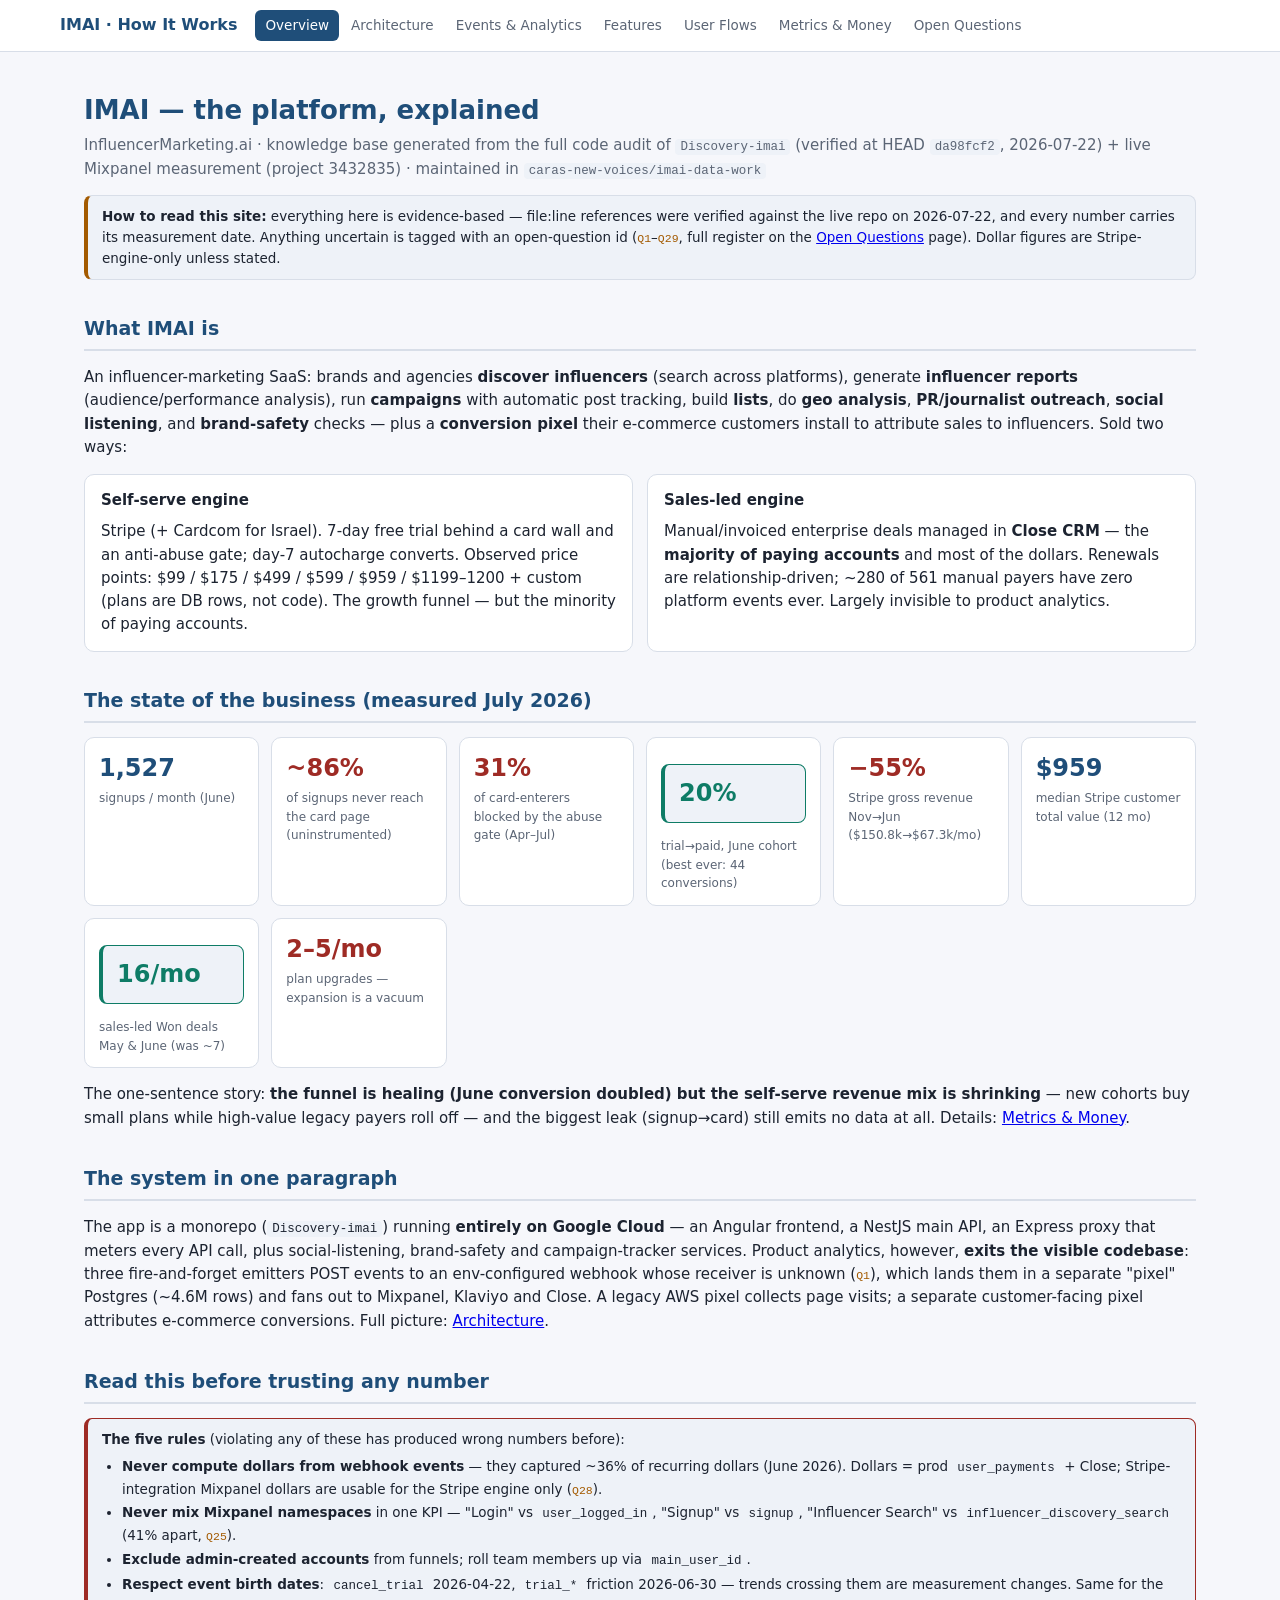
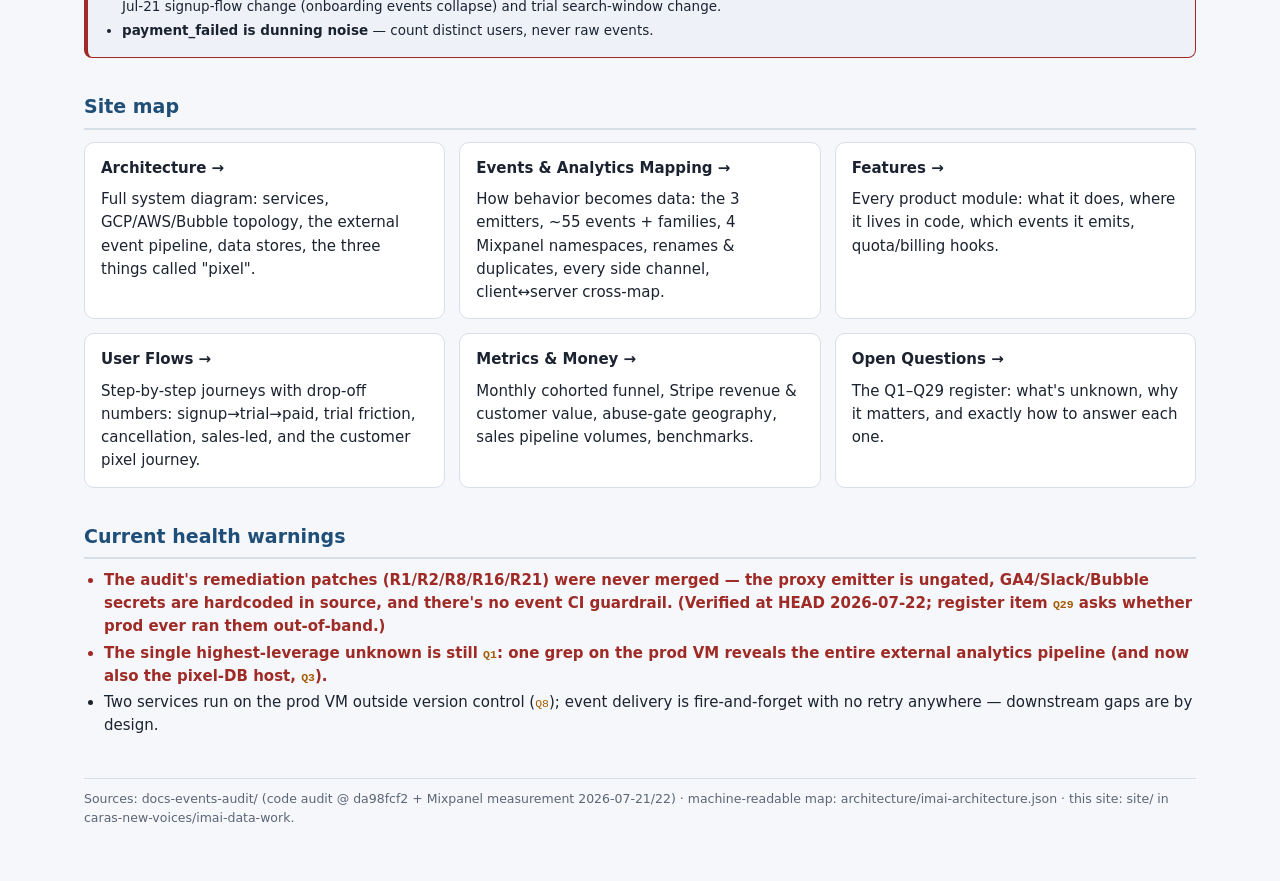
==== site/index.html @ 50029225 "Add Vercel-ready knowledge site: how IMAI works, 7 pages Static zero-build site in site/ (import rep" ====
<!DOCTYPE html>
<html lang="en">
<head>
<meta charset="utf-8"><meta name="viewport" content="width=device-width, initial-scale=1">
<title>IMAI — How It Works</title>
<link rel="stylesheet" href="assets/style.css">
</head>
<body>
<header class="site"><div class="inner">
  <a class="brand" href="index.html">IMAI · How It Works</a>
  <nav>
    <a class="on" href="index.html">Overview</a>
    <a href="architecture.html">Architecture</a>
    <a href="events.html">Events &amp; Analytics</a>
    <a href="features.html">Features</a>
    <a href="user-flows.html">User Flows</a>
    <a href="metrics.html">Metrics &amp; Money</a>
    <a href="open-questions.html">Open Questions</a>
  </nav>
</div></header>
<div class="wrap">

<h1>IMAI — the platform, explained</h1>
<p class="sub">InfluencerMarketing.ai · knowledge base generated from the full code audit of <code>Discovery-imai</code> (verified at HEAD <code>da98fcf2</code>, 2026-07-22) + live Mixpanel measurement (project 3432835) · maintained in <code>caras-new-voices/imai-data-work</code></p>

<div class="prov"><b>How to read this site:</b> everything here is evidence-based — file:line references were verified against the live repo on 2026-07-22, and every number carries its measurement date. Anything uncertain is tagged with an open-question id (<span class="qq">Q1</span>–<span class="qq">Q29</span>, full register on the <a href="open-questions.html">Open Questions</a> page). Dollar figures are Stripe-engine-only unless stated.</div>

<h2>What IMAI is</h2>
<p>An influencer-marketing SaaS: brands and agencies <b>discover influencers</b> (search across platforms), generate <b>influencer reports</b> (audience/performance analysis), run <b>campaigns</b> with automatic post tracking, build <b>lists</b>, do <b>geo analysis</b>, <b>PR/journalist outreach</b>, <b>social listening</b>, and <b>brand-safety</b> checks — plus a <b>conversion pixel</b> their e-commerce customers install to attribute sales to influencers. Sold two ways:</p>
<div class="cols">
  <div class="card"><h3>Self-serve engine</h3>Stripe (+ Cardcom for Israel). 7-day free trial behind a card wall and an anti-abuse gate; day-7 autocharge converts. Observed price points: $99 / $175 / $499 / $599 / $959 / $1199–1200 + custom (plans are DB rows, not code). The growth funnel — but the minority of paying accounts.</div>
  <div class="card"><h3>Sales-led engine</h3>Manual/invoiced enterprise deals managed in <b>Close CRM</b> — the <b>majority of paying accounts</b> and most of the dollars. Renewals are relationship-driven; ~280 of 561 manual payers have zero platform events ever. Largely invisible to product analytics.</div>
</div>

<h2>The state of the business (measured July 2026)</h2>
<div class="kpis">
  <div class="kpi"><div class="v">1,527</div><div class="l">signups / month (June)</div></div>
  <div class="kpi"><div class="v bad">~86%</div><div class="l">of signups never reach the card page (uninstrumented)</div></div>
  <div class="kpi"><div class="v bad">31%</div><div class="l">of card-enterers blocked by the abuse gate (Apr–Jul)</div></div>
  <div class="kpi"><div class="v good">20%</div><div class="l">trial→paid, June cohort (best ever: 44 conversions)</div></div>
  <div class="kpi"><div class="v bad">−55%</div><div class="l">Stripe gross revenue Nov→Jun ($150.8k→$67.3k/mo)</div></div>
  <div class="kpi"><div class="v">$959</div><div class="l">median Stripe customer total value (12 mo)</div></div>
  <div class="kpi"><div class="v good">16/mo</div><div class="l">sales-led Won deals May &amp; June (was ~7)</div></div>
  <div class="kpi"><div class="v bad">2–5/mo</div><div class="l">plan upgrades — expansion is a vacuum</div></div>
</div>
<p>The one-sentence story: <b>the funnel is healing (June conversion doubled) but the self-serve revenue mix is shrinking</b> — new cohorts buy small plans while high-value legacy payers roll off — and the biggest leak (signup→card) still emits no data at all. Details: <a href="metrics.html">Metrics &amp; Money</a>.</p>

<h2>The system in one paragraph</h2>
<p>The app is a monorepo (<code>Discovery-imai</code>) running <b>entirely on Google Cloud</b> — an Angular frontend, a NestJS main API, an Express proxy that meters every API call, plus social-listening, brand-safety and campaign-tracker services. Product analytics, however, <b>exits the visible codebase</b>: three fire-and-forget emitters POST events to an env-configured webhook whose receiver is unknown (<span class="qq">Q1</span>), which lands them in a separate "pixel" Postgres (~4.6M rows) and fans out to Mixpanel, Klaviyo and Close. A legacy AWS pixel collects page visits; a separate customer-facing pixel attributes e-commerce conversions. Full picture: <a href="architecture.html">Architecture</a>.</p>

<h2>Read this before trusting any number</h2>
<div class="alert"><b>The five rules</b> (violating any of these has produced wrong numbers before):
<ul>
  <li><b>Never compute dollars from webhook events</b> — they captured ~36% of recurring dollars (June 2026). Dollars = prod <code>user_payments</code> + Close; Stripe-integration Mixpanel dollars are usable for the Stripe engine only (<span class="qq">Q28</span>).</li>
  <li><b>Never mix Mixpanel namespaces</b> in one KPI — "Login" vs <code>user_logged_in</code>, "Signup" vs <code>signup</code>, "Influencer Search" vs <code>influencer_discovery_search</code> (41% apart, <span class="qq">Q25</span>).</li>
  <li><b>Exclude admin-created accounts</b> from funnels; roll team members up via <code>main_user_id</code>.</li>
  <li><b>Respect event birth dates</b>: <code>cancel_trial</code> 2026-04-22, <code>trial_*</code> friction 2026-06-30 — trends crossing them are measurement changes. Same for the Jul-21 signup-flow change (onboarding events collapse) and trial search-window change.</li>
  <li><b>payment_failed is dunning noise</b> — count distinct users, never raw events.</li>
</ul></div>

<h2>Site map</h2>
<div class="cols">
  <a class="card link" href="architecture.html"><h3>Architecture →</h3>Full system diagram: services, GCP/AWS/Bubble topology, the external event pipeline, data stores, the three things called "pixel".</a>
  <a class="card link" href="events.html"><h3>Events &amp; Analytics Mapping →</h3>How behavior becomes data: the 3 emitters, ~55 events + families, 4 Mixpanel namespaces, renames &amp; duplicates, every side channel, client↔server cross-map.</a>
  <a class="card link" href="features.html"><h3>Features →</h3>Every product module: what it does, where it lives in code, which events it emits, quota/billing hooks.</a>
  <a class="card link" href="user-flows.html"><h3>User Flows →</h3>Step-by-step journeys with drop-off numbers: signup→trial→paid, trial friction, cancellation, sales-led, and the customer pixel journey.</a>
  <a class="card link" href="metrics.html"><h3>Metrics &amp; Money →</h3>Monthly cohorted funnel, Stripe revenue &amp; customer value, abuse-gate geography, sales pipeline volumes, benchmarks.</a>
  <a class="card link" href="open-questions.html"><h3>Open Questions →</h3>The Q1–Q29 register: what's unknown, why it matters, and exactly how to answer each one.</a>
</div>

<h2>Current health warnings</h2>
<ul>
  <li class="danger">The audit's remediation patches (R1/R2/R8/R16/R21) were never merged — the proxy emitter is ungated, GA4/Slack/Bubble secrets are hardcoded in source, and there's no event CI guardrail. (Verified at HEAD 2026-07-22; register item <span class="qq">Q29</span> asks whether prod ever ran them out-of-band.)</li>
  <li class="danger">The single highest-leverage unknown is still <span class="qq">Q1</span>: one grep on the prod VM reveals the entire external analytics pipeline (and now also the pixel-DB host, <span class="qq">Q3</span>).</li>
  <li>Two services run on the prod VM outside version control (<span class="qq">Q8</span>); event delivery is fire-and-forget with no retry anywhere — downstream gaps are by design.</li>
</ul>

<footer>Sources: docs-events-audit/ (code audit @ da98fcf2 + Mixpanel measurement 2026-07-21/22) · machine-readable map: architecture/imai-architecture.json · this site: site/ in caras-new-voices/imai-data-work.</footer>
</div>
</body>
</html>
---- site/assets/style.css ----
:root{
  --bg:#f6f7fb; --card:#ffffff; --ink:#1c2330; --muted:#5b6575;
  --accent:#1f4e79; --accent2:#0e7c66; --warn:#a35a00; --danger:#9e2b25;
  --line:#d8dee8; --chip:#eef2f8; --mono:ui-monospace,SFMono-Regular,Menlo,Consolas,monospace;
}
@media (prefers-color-scheme: dark){
  :root{ --bg:#12161d; --card:#1a2029; --ink:#e8ecf3; --muted:#9aa5b5;
    --accent:#7fb3e0; --accent2:#5fd0b5; --warn:#e0a458; --danger:#e07b74;
    --line:#2c3542; --chip:#232b37; }
}
*{box-sizing:border-box}
body{margin:0;background:var(--bg);color:var(--ink);font:15px/1.55 system-ui,Segoe UI,Roboto,sans-serif}
.wrap{max-width:1160px;margin:0 auto;padding:20px 24px 60px}
header.site{position:sticky;top:0;z-index:10;background:var(--card);border-bottom:1px solid var(--line);padding:0 24px}
header.site .inner{max-width:1160px;margin:0 auto;display:flex;align-items:center;gap:18px;flex-wrap:wrap;padding:10px 0}
header.site .brand{font-weight:700;color:var(--accent);font-size:16px;text-decoration:none}
header.site nav{display:flex;gap:2px;flex-wrap:wrap}
header.site nav a{color:var(--muted);text-decoration:none;font-size:13.5px;padding:5px 10px;border-radius:6px}
header.site nav a:hover{background:var(--chip);color:var(--ink)}
header.site nav a.on{background:var(--accent);color:#fff}
h1{font-size:26px;margin:18px 0 4px;color:var(--accent)}
h2{font-size:19px;margin:34px 0 10px;color:var(--accent);border-bottom:2px solid var(--line);padding-bottom:6px}
h3{font-size:15px;margin:18px 0 8px}
.sub{color:var(--muted);margin:0 0 14px}
.prov{background:var(--chip);border:1px solid var(--line);border-left:4px solid var(--warn);padding:10px 14px;border-radius:8px;font-size:13.5px;margin:14px 0}
.alert{background:var(--chip);border:1px solid var(--danger);border-left:4px solid var(--danger);padding:10px 14px;border-radius:8px;font-size:13.5px;margin:14px 0}
.good{background:var(--chip);border:1px solid var(--accent2);border-left:4px solid var(--accent2);padding:10px 14px;border-radius:8px;font-size:13.5px;margin:14px 0}
code{font-family:var(--mono);font-size:12.5px;background:var(--chip);padding:1px 5px;border-radius:4px}
.cols{display:flex;gap:14px;flex-wrap:wrap;margin:12px 0}
.card{background:var(--card);border:1px solid var(--line);border-radius:10px;padding:14px 16px;flex:1 1 300px;min-width:270px}
.card h3{margin-top:0}
.card.link{text-decoration:none;color:var(--ink);display:block;transition:border-color .15s}
.card.link:hover{border-color:var(--accent)}
.tag{display:inline-block;background:var(--chip);border:1px solid var(--line);border-radius:999px;padding:1px 9px;font-size:11.5px;color:var(--muted);margin:1px 2px}
.tag.gcp{color:var(--accent2);border-color:var(--accent2)}
.tag.aws{color:var(--warn);border-color:var(--warn)}
.tag.unk{color:var(--danger);border-color:var(--danger)}
table{border-collapse:collapse;width:100%;font-size:13.5px;margin:8px 0}
th{background:var(--accent);color:#fff;text-align:left;padding:6px 9px;font-weight:600}
td{border-bottom:1px solid var(--line);padding:6px 9px;vertical-align:top}
tr:nth-child(even) td{background:var(--chip)}
.scroll{overflow-x:auto}
.flow{display:flex;flex-direction:column;margin:14px 0}
.lane{background:var(--card);border:1px solid var(--line);border-radius:10px;padding:12px 14px}
.lane h3{margin:0 0 8px}
.lane .boxes{display:flex;gap:10px;flex-wrap:wrap}
.node{border:1.5px solid var(--accent);border-radius:8px;padding:7px 11px;font-size:13px;background:var(--card);flex:1 1 180px;min-width:170px}
.node b{display:block;font-size:13px}
.node small{color:var(--muted);display:block;margin-top:2px;font-size:11.8px}
.node.gcp{border-color:var(--accent2)}
.node.aws{border-color:var(--warn)}
.node.unk{border-color:var(--danger);border-style:dashed}
.node.ext{border-color:var(--muted)}
.node.good{border-color:var(--accent2)}
.arrow{color:var(--muted);font-size:20px;line-height:1;padding:2px 0 4px;text-align:center;width:100%}
.legend{font-size:12.5px;color:var(--muted);margin:6px 0 0}
.legend span{margin-right:14px}
.dot{display:inline-block;width:10px;height:10px;border-radius:2px;margin-right:4px;vertical-align:-1px}
ul{margin:6px 0 6px 20px;padding:0}
li{margin:3px 0}
.danger{color:var(--danger);font-weight:600}
.ok{color:var(--accent2);font-weight:600}
.qq{font-family:var(--mono);font-size:11.5px;color:var(--warn)}
footer{margin-top:40px;color:var(--muted);font-size:12.5px;border-top:1px solid var(--line);padding-top:10px}
/* KPI tiles */
.kpis{display:grid;grid-template-columns:repeat(auto-fit,minmax(170px,1fr));gap:12px;margin:14px 0}
.kpi{background:var(--card);border:1px solid var(--line);border-radius:10px;padding:12px 14px}
.kpi .v{font-size:24px;font-weight:700;color:var(--accent)}
.kpi .v.bad{color:var(--danger)}
.kpi .v.good{color:var(--accent2)}
.kpi .l{font-size:12px;color:var(--muted);margin-top:2px}
/* vertical step flow (user flows) */
.steps{display:flex;flex-direction:column;gap:0;margin:12px 0;max-width:760px}
.step{border:1.5px solid var(--accent);border-radius:8px;background:var(--card);padding:8px 12px;font-size:13.5px}
.step b{display:block}
.step small{color:var(--muted);display:block;margin-top:2px}
.step .ev{font-family:var(--mono);font-size:11.5px;color:var(--accent2);display:block;margin-top:3px}
.step.branch{border-color:var(--warn)}
.step.bad{border-color:var(--danger)}
.step.end{border-color:var(--accent2)}
.steps .down{text-align:center;color:var(--muted);font-size:18px;line-height:1.4}
.split{display:flex;gap:12px;flex-wrap:wrap}
.split>.steps{flex:1 1 300px;min-width:280px}
.pct{float:right;font-weight:700;color:var(--warn);font-family:var(--mono);font-size:12px}
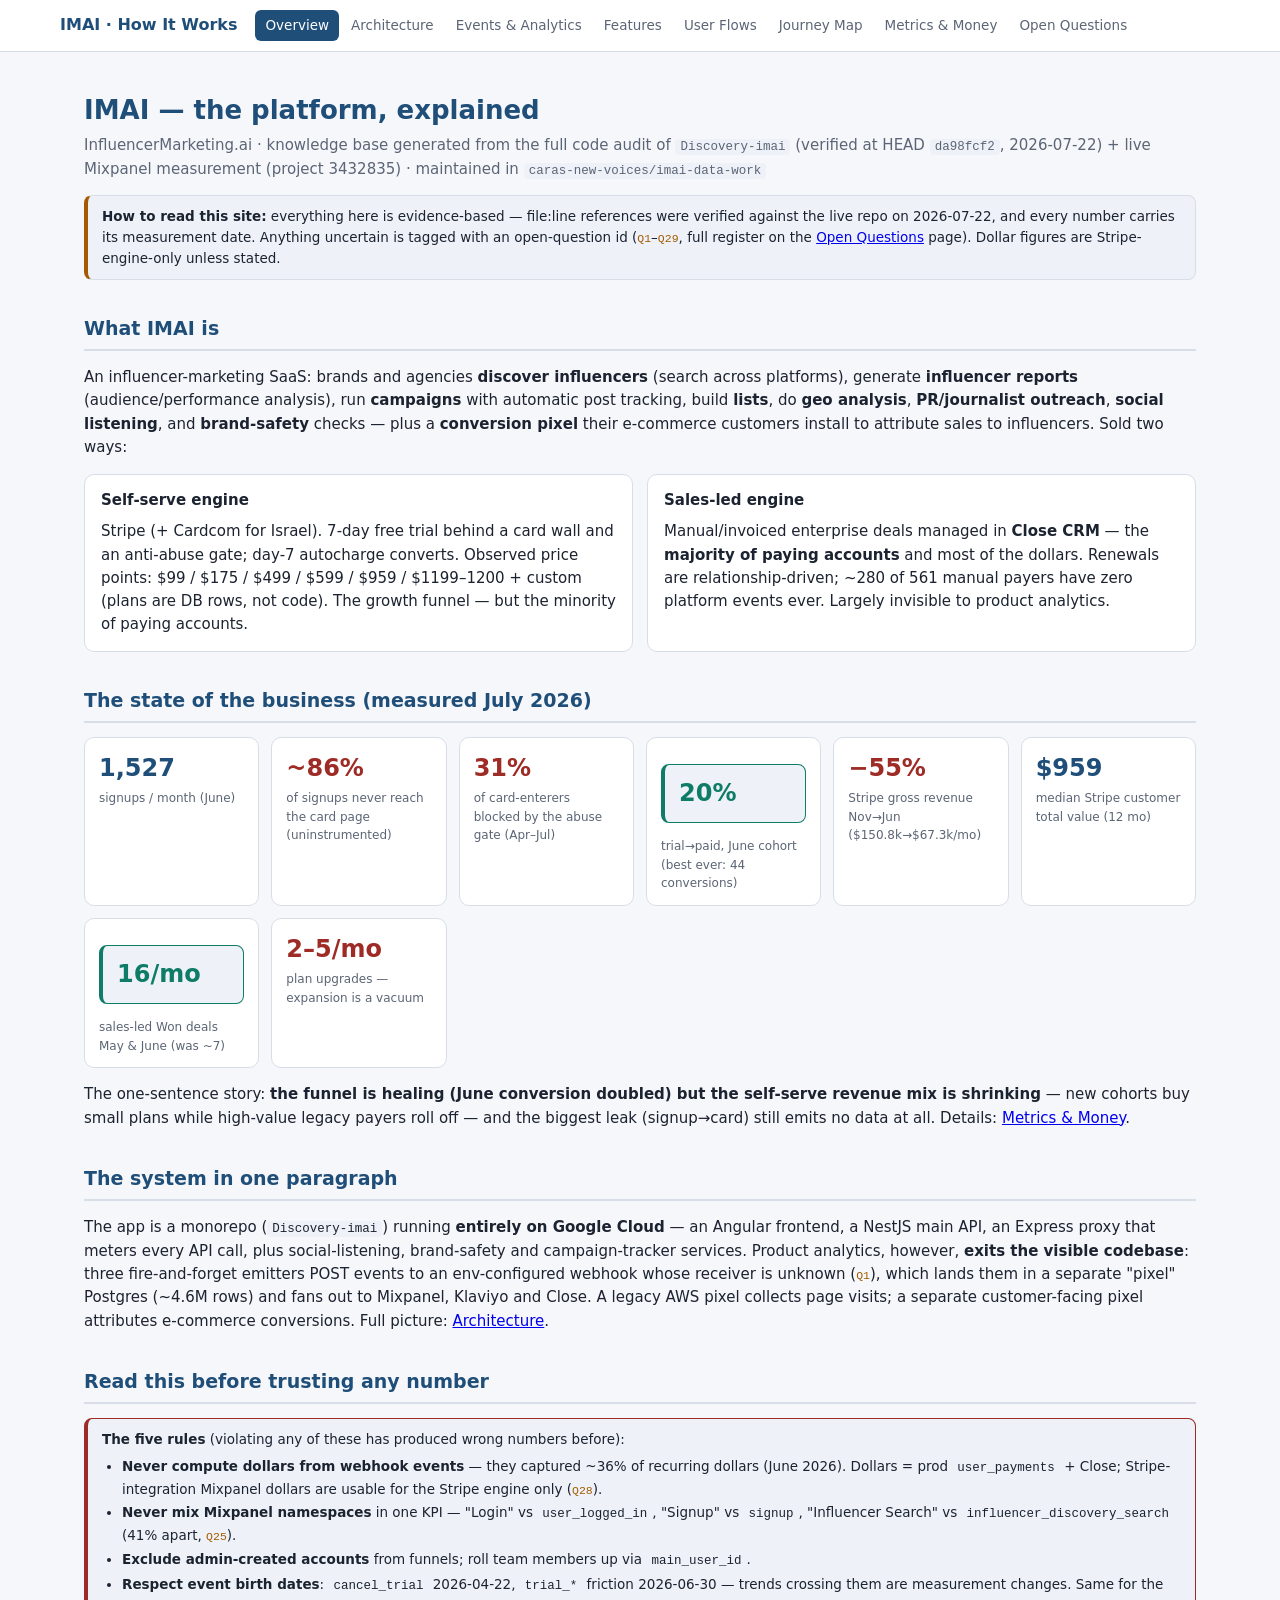
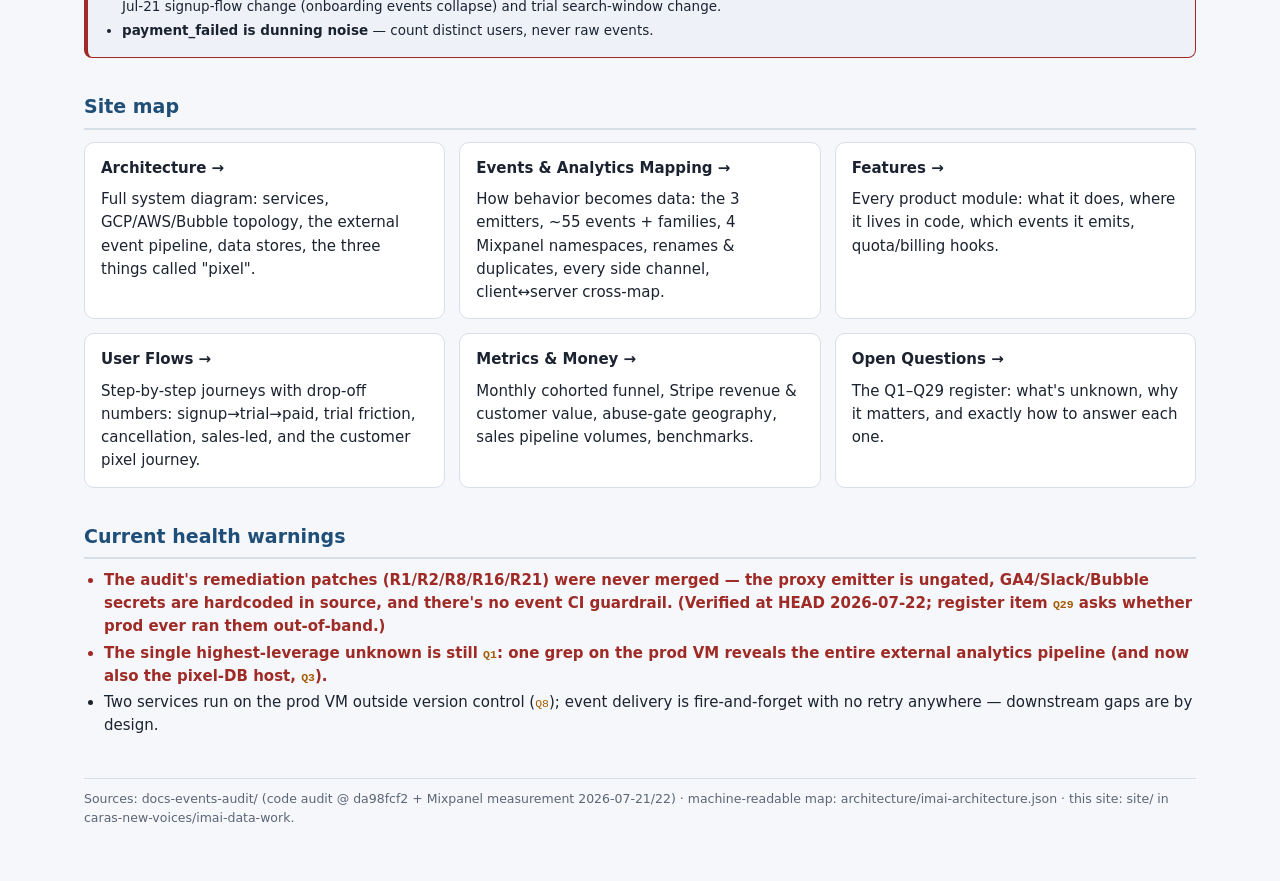
==== commit 8008b614: "Add user journey flowchart page to the knowledge site New journey.html: single SVG flowchart of the " ====
--- a/site/index.html
+++ b/site/index.html
@@ -14,6 +14,7 @@
     <a href="events.html">Events &amp; Analytics</a>
     <a href="features.html">Features</a>
     <a href="user-flows.html">User Flows</a>
+    <a href="journey.html">Journey Map</a>
     <a href="metrics.html">Metrics &amp; Money</a>
     <a href="open-questions.html">Open Questions</a>
   </nav>
